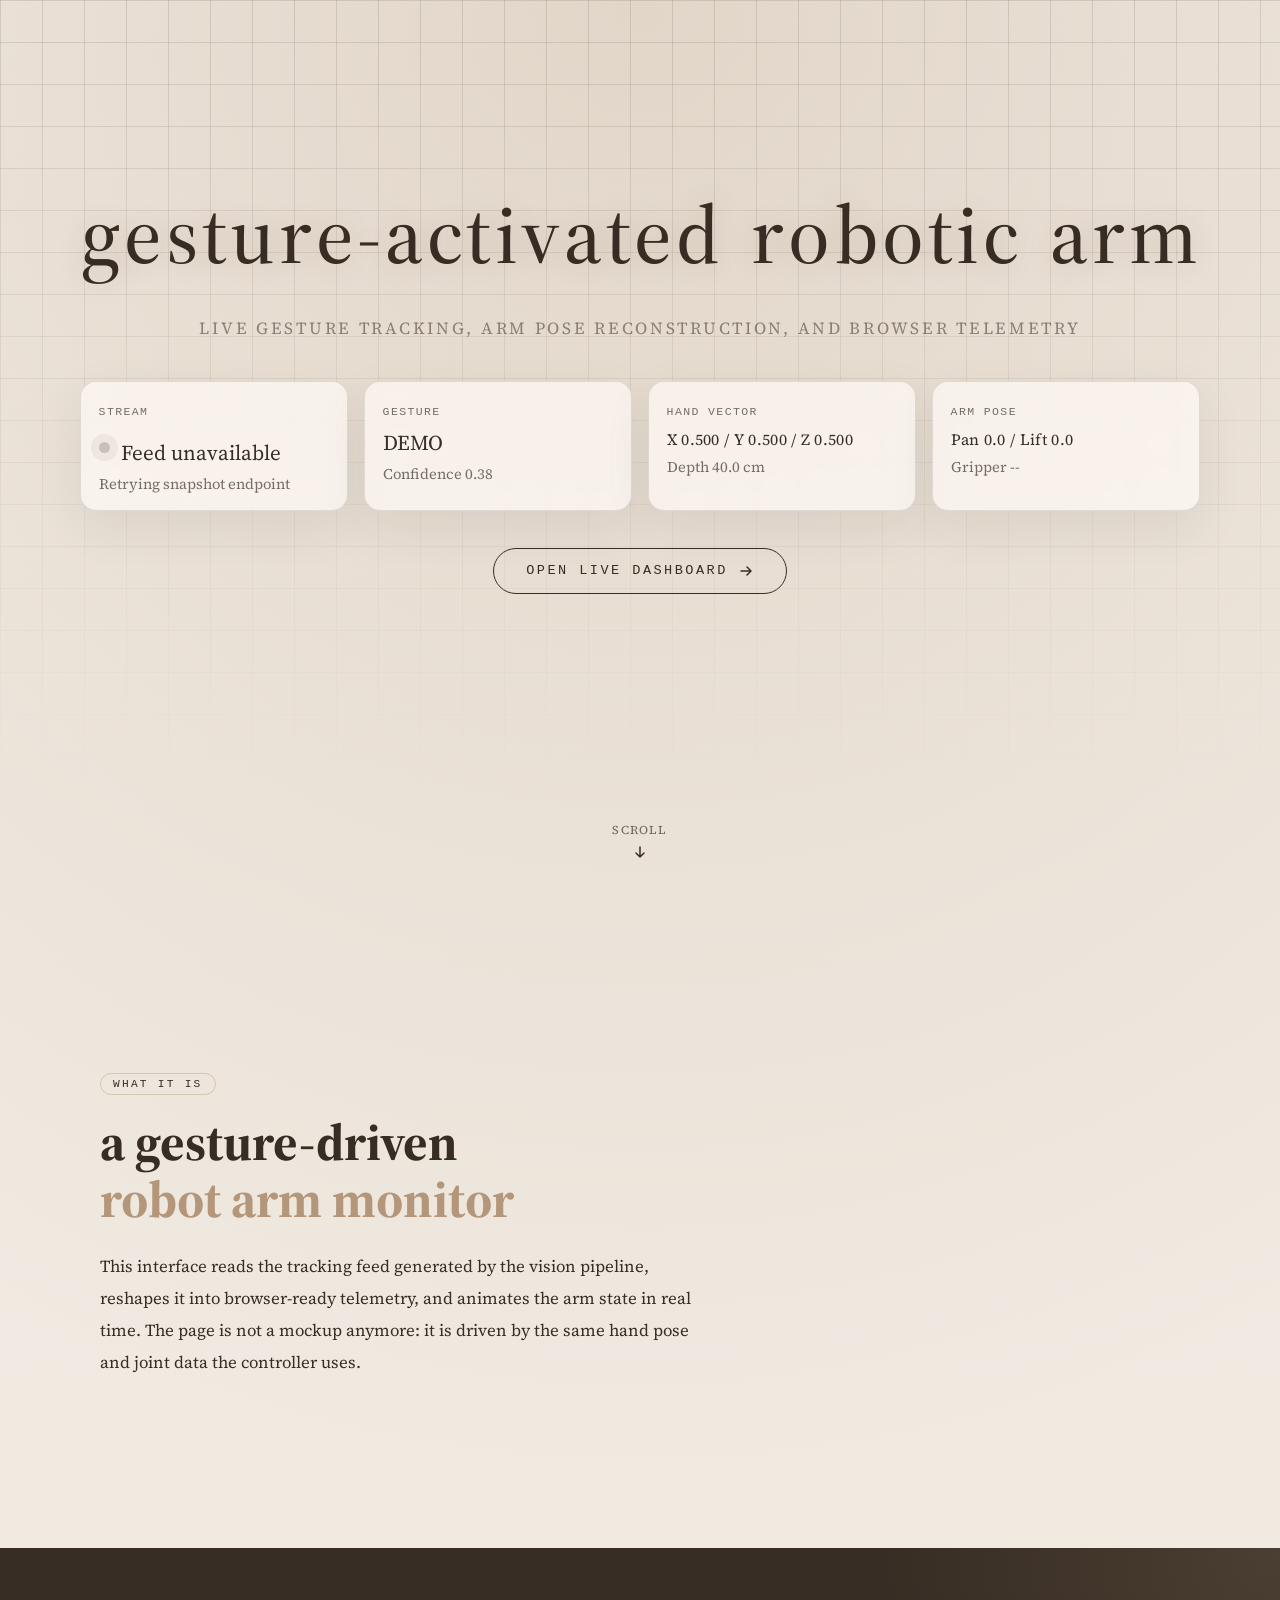
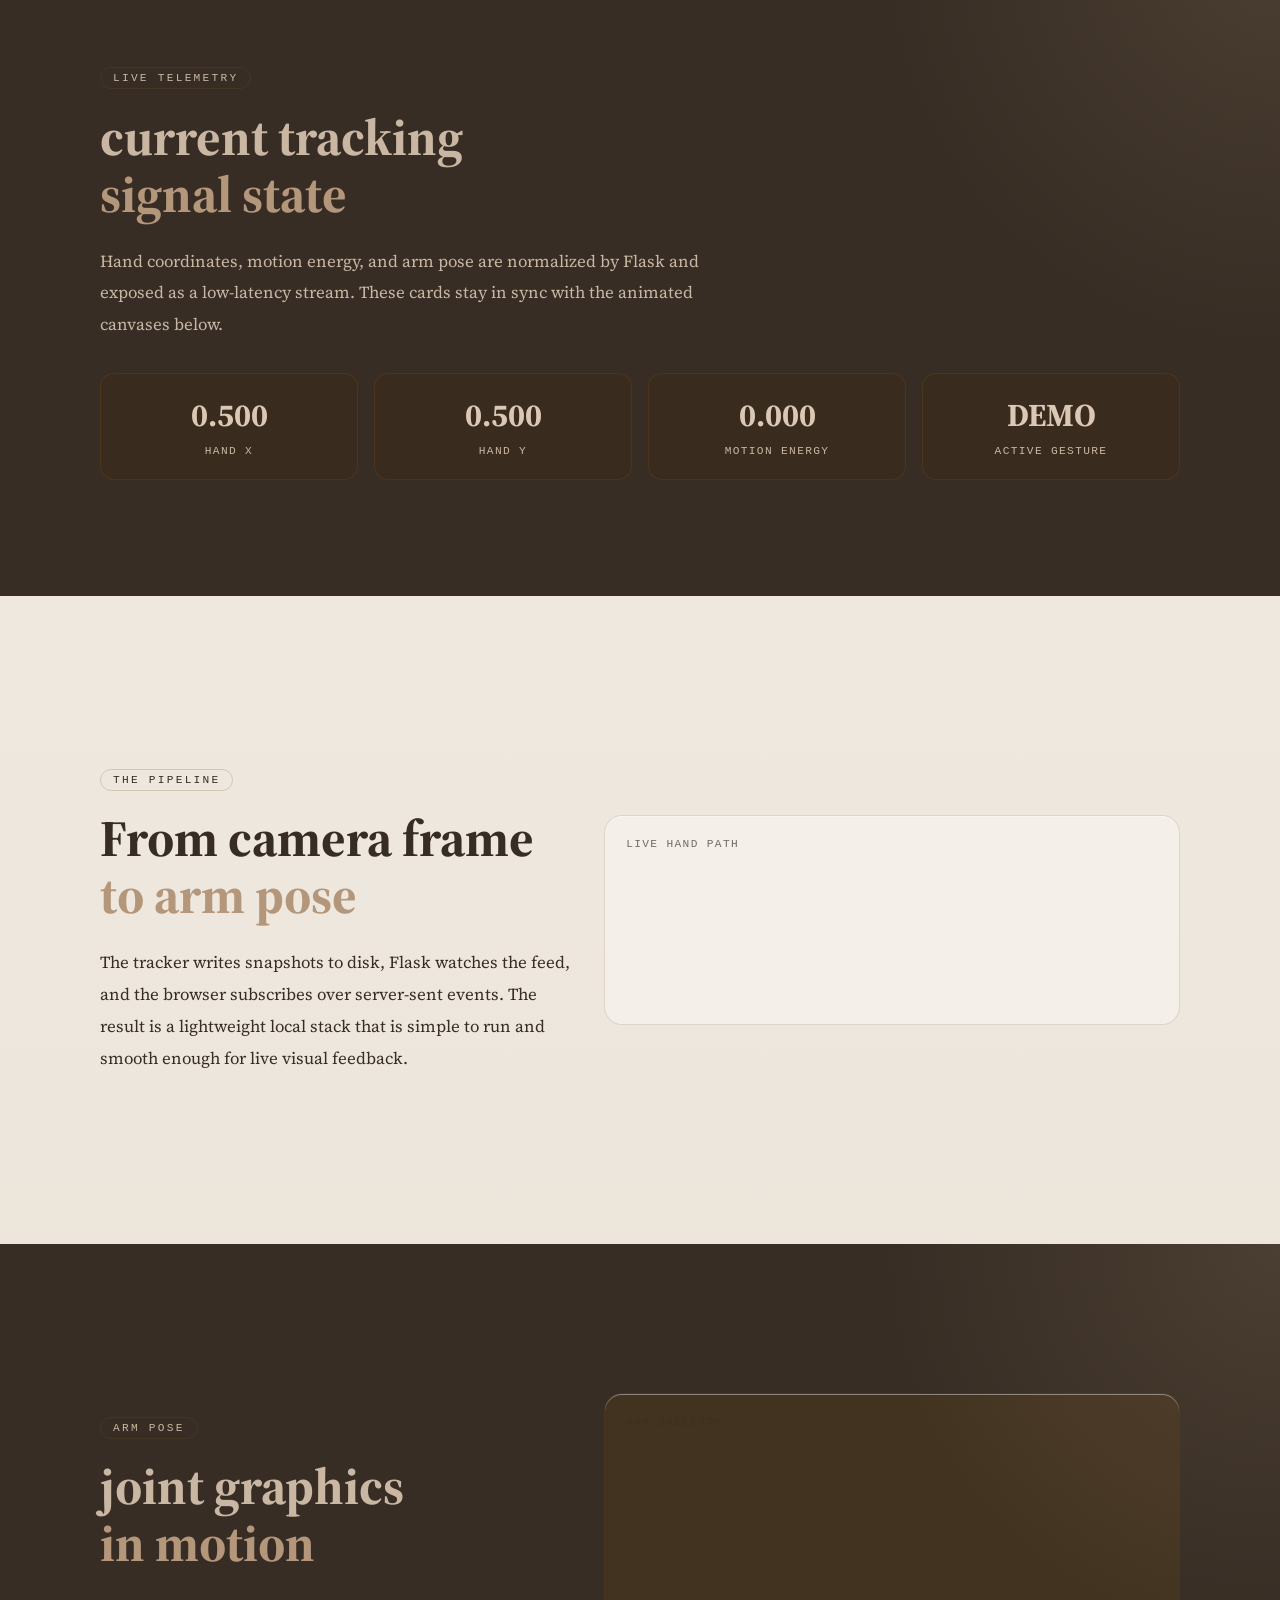
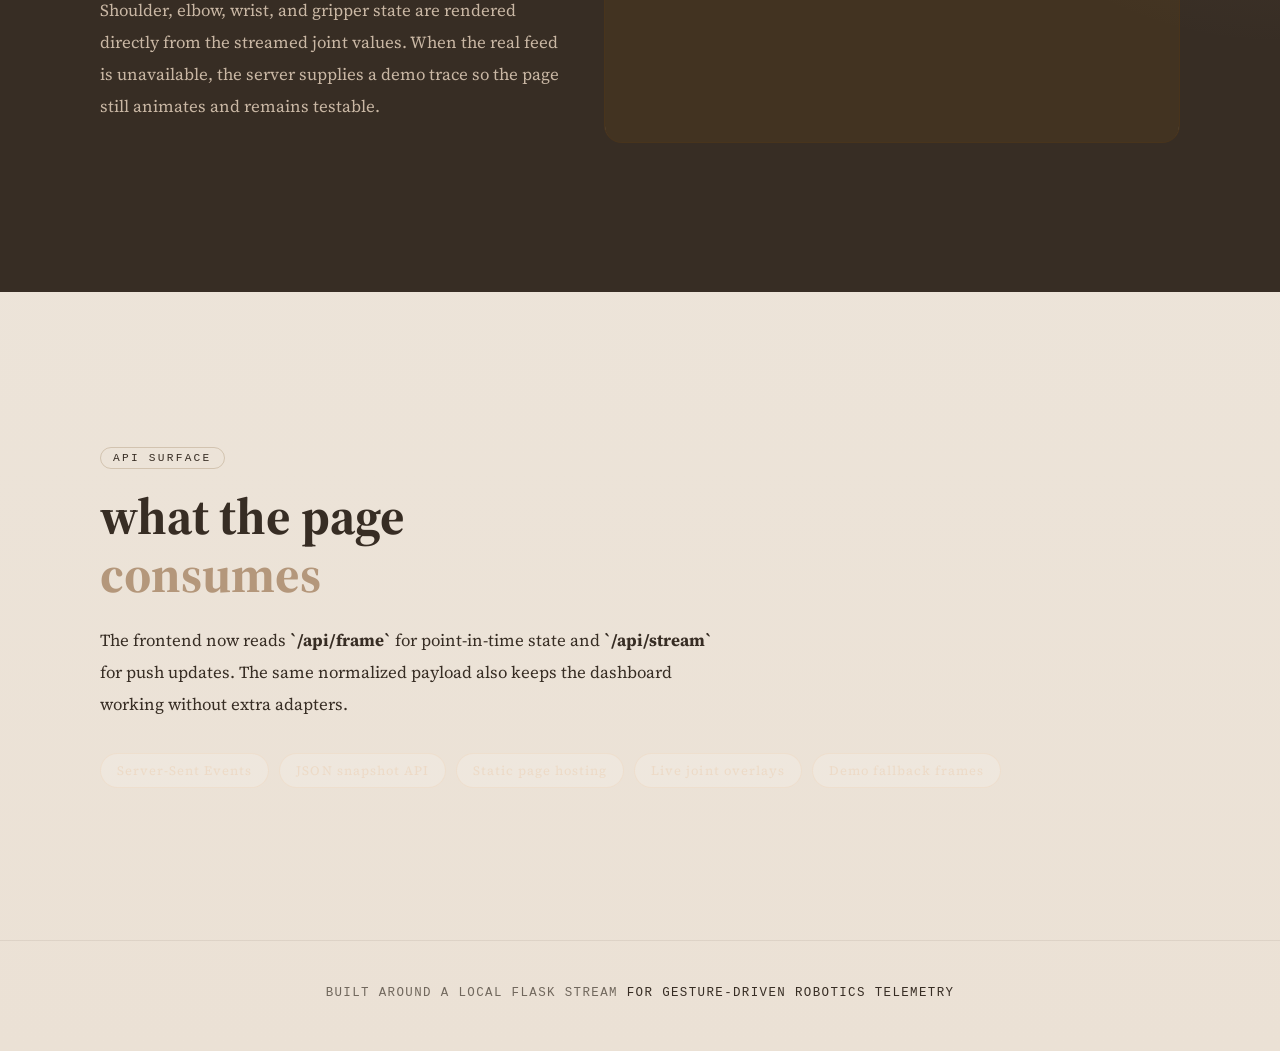
==== index.html @ 62231b75 "integrated with website" ====
<!DOCTYPE html>
<html lang="en">
<head>
<meta charset="UTF-8">
<meta name="viewport" content="width=device-width, initial-scale=1.0">
<title>Gesture Arm Telemetry</title>
<link rel="stylesheet" href="style.css">
<link rel="preconnect" href="https://fonts.googleapis.com">
<link rel="preconnect" href="https://fonts.gstatic.com" crossorigin>
<link href="https://fonts.googleapis.com/css2?family=Gilda+Display&family=Source+Serif+4:ital,opsz,wght@0,8..60,200..900;1,8..60,200..900&display=swap" rel="stylesheet">
</head>
<body>

<section id="hero">
  <div id="wavy-title"></div>
  <p class="hero-sub">live gesture tracking, arm pose reconstruction, and browser telemetry</p>

  <div class="hero-telemetry">
    <div class="telemetry-card status-card">
      <span class="telemetry-label">Stream</span>
      <div class="status-row">
        <span class="status-indicator" id="stream-indicator"></span>
        <span class="telemetry-value" id="stream-status">Connecting</span>
      </div>
      <p class="telemetry-meta" id="stream-detail">Waiting for frame data...</p>
    </div>
    <div class="telemetry-card">
      <span class="telemetry-label">Gesture</span>
      <span class="telemetry-value" id="gesture-value">DEMO</span>
      <p class="telemetry-meta" id="confidence-value">Confidence 0.38</p>
    </div>
    <div class="telemetry-card">
      <span class="telemetry-label">Hand Vector</span>
      <span class="telemetry-value mono" id="hand-vector">X 0.500 / Y 0.500 / Z 0.500</span>
      <p class="telemetry-meta" id="depth-value">Depth 40.0 cm</p>
    </div>
    <div class="telemetry-card">
      <span class="telemetry-label">Arm Pose</span>
      <span class="telemetry-value mono" id="joint-summary">Pan 0.0 / Lift 0.0</span>
      <p class="telemetry-meta" id="gripper-value">Gripper --</p>
    </div>
  </div>

  <a href="/dashboard" class="cta-btn">
    Open live dashboard
    <svg width="16" height="16" viewBox="0 0 16 16" fill="none">
      <path d="M3 8h10M9 4l4 4-4 4" stroke="currentColor" stroke-width="1.5" stroke-linecap="round" stroke-linejoin="round"/>
    </svg>
  </a>

  <div class="scroll-hint">
    <span>scroll</span>
    <svg width="16" height="16" viewBox="0 0 16 16" fill="none">
      <path d="M8 3v10M4 9l4 4 4-4" stroke="#372d24" stroke-width="1.5" stroke-linecap="round" stroke-linejoin="round"/>
    </svg>
  </div>

  <canvas id="waveform-canvas"></canvas>
</section>

<div id="content">
  <section class="section">
    <div class="section-inner">
      <div class="reveal">
        <span class="tag">What it is</span>
        <h2 class="section-title">a gesture-driven<br><span>robot arm monitor</span></h2>
        <p class="section-body">
          This interface reads the tracking feed generated by the vision pipeline, reshapes it
          into browser-ready telemetry, and animates the arm state in real time. The page is not
          a mockup anymore: it is driven by the same hand pose and joint data the controller uses.
        </p>
      </div>
    </div>
  </section>

  <section class="section">
    <div class="section-inner">
      <div class="reveal">
        <span style="color: rgba(237, 217, 196, 0.8);" class="tag">Live telemetry</span>
        <h2 style="color: rgba(237, 217, 196, 0.8);" class="section-title">current tracking<br><span>signal state</span></h2>
        <p style="color: rgba(237, 217, 196, 0.8);" class="section-body">
          Hand coordinates, motion energy, and arm pose are normalized by Flask and exposed as a
          low-latency stream. These cards stay in sync with the animated canvases below.
        </p>
      </div>
      <div class="stats reveal" style="transition-delay: 0.1s;">
        <div class="stat">
          <span class="stat-value" id="stat-x">0.500</span>
          <span style="color: rgba(237, 217, 196, 0.8);" class="stat-label">Hand X</span>
        </div>
        <div class="stat">
          <span class="stat-value" id="stat-y">0.500</span>
          <span style="color: rgba(237, 217, 196, 0.8);" class="stat-label">Hand Y</span>
        </div>
        <div class="stat">
          <span class="stat-value" id="stat-energy">0.000</span>
          <span style="color: rgba(237, 217, 196, 0.8);" class="stat-label">Motion energy</span>
        </div>
        <div class="stat">
          <span class="stat-value" id="stat-gesture">DEMO</span>
          <span style="color: rgba(237, 217, 196, 0.8);" class="stat-label">Active gesture</span>
        </div>
      </div>
    </div>
  </section>

  <section class="section">
    <div class="section-inner split-layout">
      <div class="reveal">
        <span class="tag">The pipeline</span>
        <h2 class="section-title">From camera frame<br><span>to arm pose</span></h2>
        <p class="section-body">
          The tracker writes snapshots to disk, Flask watches the feed, and the browser subscribes
          over server-sent events. The result is a lightweight local stack that is simple to run
          and smooth enough for live visual feedback.
        </p>
      </div>
      <div class="diagram reveal" style="transition-delay: 0.1s;">
        <div class="diagram-label">Live hand path</div>
        <canvas id="preview-canvas" height="140"></canvas>
      </div>
    </div>
  </section>

  <section class="section">
    <div class="section-inner split-layout">
      <div class="reveal">
        <span style="color: rgba(237, 217, 196, 0.8);" class="tag">Arm pose</span>
        <h2 style="color: rgba(237, 217, 196, 0.8);" class="section-title">joint graphics<br><span>in motion</span></h2>
        <p style="color: rgba(237, 217, 196, 0.8);" class="section-body">
          Shoulder, elbow, wrist, and gripper state are rendered directly from the streamed joint
          values. When the real feed is unavailable, the server supplies a demo trace so the page
          still animates and remains testable.
        </p>
      </div>
      <div class="diagram reveal arm-diagram" style="transition-delay: 0.12s;">
        <div class="diagram-label">Arm skeleton</div>
        <canvas id="arm-canvas" height="280"></canvas>
      </div>
    </div>
  </section>

  <section class="section">
    <div class="section-inner">
      <div class="reveal">
        <span class="tag">API surface</span>
        <h2 class="section-title">what the page<br><span>consumes</span></h2>
        <p class="section-body">
          The frontend now reads <strong>`/api/frame`</strong> for point-in-time state and
          <strong>`/api/stream`</strong> for push updates. The same normalized payload also keeps
          the dashboard working without extra adapters.
        </p>
      </div>
      <div class="chips reveal" style="transition-delay: 0.12s;">
        <span class="chip">Server-Sent Events</span>
        <span class="chip">JSON snapshot API</span>
        <span class="chip">Static page hosting</span>
        <span class="chip">Live joint overlays</span>
        <span class="chip">Demo fallback frames</span>
      </div>
    </div>
  </section>
</div>

<footer>
  <p>Built around a local Flask stream <span>for gesture-driven robotics telemetry</span></p>
</footer>

<script>
const title = "gesture-activated robotic arm";
const titleContainer = document.getElementById("wavy-title");
let titleDelay = 0;
for (const ch of title) {
  const span = document.createElement("span");
  if (ch === " ") {
    span.className = "wave-char space";
  } else {
    span.className = "wave-char";
    span.textContent = ch;
    span.style.animationDelay = titleDelay + "s";
    titleDelay += 0.07;
  }
  titleContainer.appendChild(span);
}

const state = {
  frame: null,
  history: [],
  streamState: "connecting",
  lastUpdate: 0,
};

const clamp = (value, min, max) => Math.min(max, Math.max(min, value));
const lerp = (a, b, t) => a + (b - a) * t;

function pushFrame(frame) {
  state.frame = frame;
  state.lastUpdate = performance.now();
  state.history.push(frame);
  if (state.history.length > 180) state.history.shift();
  updateTelemetry(frame);
}

function updateTelemetry(frame) {
  const hand = frame.hand_data || {};
  const joints = frame.joint_positions || {};
  const telemetry = frame.telemetry || {};

  const streamIndicator = document.getElementById("stream-indicator");
  const streamStatus = document.getElementById("stream-status");
  const streamDetail = document.getElementById("stream-detail");
  const statusText = frame.tracking_active ? "Tracking live" : "Demo mode";

  streamIndicator.className = "status-indicator " + (frame.tracking_active ? "live" : "demo");
  streamStatus.textContent = statusText;
  streamDetail.textContent = "Updated " + new Date(frame.timestamp * 1000).toLocaleTimeString();

  document.getElementById("gesture-value").textContent = frame.gesture || "UNKNOWN";
  document.getElementById("confidence-value").textContent =
    "Confidence " + (telemetry.confidence ?? 0).toFixed(2);
  document.getElementById("hand-vector").textContent =
    `X ${hand.x.toFixed(3)} / Y ${hand.y.toFixed(3)} / Z ${hand.z.toFixed(3)}`;
  document.getElementById("depth-value").textContent =
    "Depth " + (telemetry.depth_cm ?? 0).toFixed(1) + " cm";
  document.getElementById("joint-summary").textContent =
    `Pan ${joints.shoulder_pan.toFixed(1)} / Lift ${joints.shoulder_lift.toFixed(1)}`;
  document.getElementById("gripper-value").textContent =
    "Gripper " + (frame.gripper_value == null ? "--" : frame.gripper_value.toFixed(0) + "%");

  document.getElementById("stat-x").textContent = hand.x.toFixed(3);
  document.getElementById("stat-y").textContent = hand.y.toFixed(3);
  document.getElementById("stat-energy").textContent = (telemetry.motion_energy ?? 0).toFixed(3);
  document.getElementById("stat-gesture").textContent = frame.gesture || "UNKNOWN";
}

async function loadInitialHistory() {
  try {
    const res = await fetch("/api/history", { cache: "no-store" });
    if (!res.ok) throw new Error("history");
    const frames = await res.json();
    frames.forEach(pushFrame);
  } catch (err) {
    // Ignore and rely on the live stream.
  }
}

async function pollFallback() {
  try {
    const res = await fetch("/api/frame", { cache: "no-store" });
    if (!res.ok) throw new Error("frame");
    const frame = await res.json();
    pushFrame(frame);
  } catch (err) {
    document.getElementById("stream-status").textContent = "Feed unavailable";
    document.getElementById("stream-detail").textContent = "Retrying snapshot endpoint";
  } finally {
    window.setTimeout(pollFallback, 750);
  }
}

function connectStream() {
  const es = new EventSource("/api/stream");
  es.onopen = () => {
    state.streamState = "live";
  };
  es.onmessage = (event) => {
    const frame = JSON.parse(event.data);
    pushFrame(frame);
  };
  es.onerror = () => {
    state.streamState = "fallback";
    es.close();
    pollFallback();
  };
}

function setupCanvas(canvas, draw) {
  const ctx = canvas.getContext("2d");
  function resize() {
    const ratio = window.devicePixelRatio || 1;
    canvas.width = Math.floor(canvas.clientWidth * ratio);
    canvas.height = Math.floor(canvas.clientHeight * ratio);
    ctx.setTransform(ratio, 0, 0, ratio, 0, 0);
  }
  new ResizeObserver(resize).observe(canvas);
  resize();
  return () => draw(ctx, canvas);
}

const drawHero = setupCanvas(document.getElementById("waveform-canvas"), (ctx, canvas) => {
  const w = canvas.clientWidth;
  const h = canvas.clientHeight;
  const history = state.history;
  const frame = state.frame;
  if (!frame) return;

  const energy = frame.telemetry.motion_energy || 0;
  const hand = frame.hand_data;
  ctx.clearRect(0, 0, w, h);

  const gradient = ctx.createLinearGradient(0, 0, 0, h);
  gradient.addColorStop(0, "rgba(180, 151, 123, 0)");
  gradient.addColorStop(1, "rgba(180, 151, 123, 0.88)");

  ctx.beginPath();
  history.forEach((item, index) => {
    const p = index / Math.max(1, history.length - 1);
    const x = p * w;
    const y =
      h * 0.62 -
      item.hand_data.y * h * 0.32 +
      Math.sin(p * 18 + hand.z * 8) * (20 + energy * 26) +
      (item.hand_data.z - 0.5) * 45;
    if (index === 0) ctx.moveTo(x, y);
    else ctx.lineTo(x, y);
  });
  ctx.lineTo(w, h);
  ctx.lineTo(0, h);
  ctx.closePath();
  ctx.fillStyle = gradient;
  ctx.fill();

  ctx.beginPath();
  history.forEach((item, index) => {
    const p = index / Math.max(1, history.length - 1);
    const x = p * w;
    const y =
      h * 0.62 -
      item.hand_data.y * h * 0.32 +
      Math.cos(p * 10 + item.hand_data.x * 6) * 10 +
      (item.hand_data.z - 0.5) * 45;
    if (index === 0) ctx.moveTo(x, y);
    else ctx.lineTo(x, y);
  });
  ctx.strokeStyle = "#372d24";
  ctx.lineWidth = 2;
  ctx.stroke();

  const markerX = hand.x * w;
  const markerY = h * 0.62 - hand.y * h * 0.32 + (hand.z - 0.5) * 45;
  ctx.beginPath();
  ctx.arc(markerX, markerY, 8 + energy * 8, 0, Math.PI * 2);
  ctx.fillStyle = "rgba(55, 45, 36, 0.95)";
  ctx.shadowColor = "rgba(55, 45, 36, 0.45)";
  ctx.shadowBlur = 12;
  ctx.fill();
  ctx.shadowBlur = 0;
});

const drawPreview = setupCanvas(document.getElementById("preview-canvas"), (ctx, canvas) => {
  const w = canvas.clientWidth;
  const h = canvas.clientHeight;
  const history = state.history;
  if (!history.length) return;

  ctx.clearRect(0, 0, w, h);
  ctx.fillStyle = "rgba(255, 149, 0, 0.03)";
  ctx.fillRect(0, 0, w, h);

  ctx.strokeStyle = "rgba(55, 45, 36, 0.12)";
  for (let i = 1; i < 5; i++) {
    ctx.beginPath();
    ctx.moveTo((w / 5) * i, 0);
    ctx.lineTo((w / 5) * i, h);
    ctx.stroke();
  }
  for (let i = 1; i < 4; i++) {
    ctx.beginPath();
    ctx.moveTo(0, (h / 4) * i);
    ctx.lineTo(w, (h / 4) * i);
    ctx.stroke();
  }

  ctx.beginPath();
  history.forEach((frame, index) => {
    const x = frame.hand_data.x * w;
    const y = (1 - frame.hand_data.y) * h;
    if (index === 0) ctx.moveTo(x, y);
    else ctx.lineTo(x, y);
  });
  ctx.strokeStyle = "#372d24";
  ctx.lineWidth = 2;
  ctx.stroke();

  ctx.beginPath();
  history.forEach((frame, index) => {
    const x = index / Math.max(1, history.length - 1) * w;
    const y = h * 0.9 - frame.hand_data.z * h * 0.7;
    if (index === 0) ctx.moveTo(x, y);
    else ctx.lineTo(x, y);
  });
  ctx.strokeStyle = "rgba(180, 151, 123, 0.95)";
  ctx.lineWidth = 1.5;
  ctx.stroke();

  const last = history[history.length - 1];
  ctx.beginPath();
  ctx.arc(last.hand_data.x * w, (1 - last.hand_data.y) * h, 7, 0, Math.PI * 2);
  ctx.fillStyle = "#372d24";
  ctx.fill();
});

const drawArm = setupCanvas(document.getElementById("arm-canvas"), (ctx, canvas) => {
  const w = canvas.clientWidth;
  const h = canvas.clientHeight;
  const frame = state.frame;
  if (!frame) return;

  const joints = frame.joint_positions;
  const gripper = frame.gripper_value == null ? 50 : frame.gripper_value;

  ctx.clearRect(0, 0, w, h);
  ctx.fillStyle = "rgba(255, 149, 0, 0.03)";
  ctx.fillRect(0, 0, w, h);

  const base = { x: w * 0.26, y: h * 0.78 };
  const shoulder = (joints.shoulder_pan / 90) * Math.PI * 0.35 - Math.PI * 0.18;
  const lift = (-joints.shoulder_lift / 60) * Math.PI * 0.55 - Math.PI * 0.22;
  const elbow = (joints.elbow_flex / 60) * Math.PI * 0.7 + Math.PI * 0.15;
  const wrist = ((joints.wrist_flex - 90) / 55) * Math.PI * 0.45;

  const upperLen = h * 0.24;
  const lowerLen = h * 0.19;
  const wristLen = h * 0.12;

  const p1 = {
    x: base.x + Math.cos(shoulder + lift) * upperLen,
    y: base.y + Math.sin(shoulder + lift) * upperLen,
  };
  const p2 = {
    x: p1.x + Math.cos(shoulder + lift + elbow) * lowerLen,
    y: p1.y + Math.sin(shoulder + lift + elbow) * lowerLen,
  };
  const p3 = {
    x: p2.x + Math.cos(shoulder + lift + elbow + wrist) * wristLen,
    y: p2.y + Math.sin(shoulder + lift + elbow + wrist) * wristLen,
  };

  ctx.strokeStyle = "#372d24";
  ctx.lineWidth = 8;
  ctx.lineCap = "round";
  ctx.beginPath();
  ctx.moveTo(base.x, base.y);
  ctx.lineTo(p1.x, p1.y);
  ctx.lineTo(p2.x, p2.y);
  ctx.lineTo(p3.x, p3.y);
  ctx.stroke();

  [base, p1, p2, p3].forEach((point, index) => {
    ctx.beginPath();
    ctx.arc(point.x, point.y, index === 0 ? 10 : 7, 0, Math.PI * 2);
    ctx.fillStyle = index === 0 ? "rgba(180, 151, 123, 1)" : "#372d24";
    ctx.fill();
  });

  const gripOpen = lerp(0.18, 0.52, gripper / 100);
  const angle = shoulder + lift + elbow + wrist;
  const spread = gripOpen;
  const fingerLength = 30;

  [[-spread, "rgba(180, 151, 123, 1)"], [spread, "#372d24"]].forEach(([offset, color]) => {
    ctx.beginPath();
    ctx.moveTo(p3.x, p3.y);
    ctx.lineTo(
      p3.x + Math.cos(angle + offset) * fingerLength,
      p3.y + Math.sin(angle + offset) * fingerLength
    );
    ctx.strokeStyle = color;
    ctx.lineWidth = 4;
    ctx.stroke();
  });

  ctx.fillStyle = "#372d24";
  ctx.font = "12px 'Courier New', monospace";
  ctx.fillText("pan " + joints.shoulder_pan.toFixed(1), w * 0.58, h * 0.2);
  ctx.fillText("lift " + joints.shoulder_lift.toFixed(1), w * 0.58, h * 0.28);
  ctx.fillText("elbow " + joints.elbow_flex.toFixed(1), w * 0.58, h * 0.36);
  ctx.fillText("wrist " + joints.wrist_flex.toFixed(1), w * 0.58, h * 0.44);
});

function animate() {
  drawHero();
  drawPreview();
  drawArm();
  requestAnimationFrame(animate);
}

const reveals = document.querySelectorAll(".reveal");
const observer = new IntersectionObserver((entries) => {
  entries.forEach((entry) => {
    if (entry.isIntersecting) {
      entry.target.classList.add("visible");
      observer.unobserve(entry.target);
    }
  });
}, { threshold: 0.15 });
reveals.forEach((el) => observer.observe(el));

loadInitialHistory().then(connectStream);
animate();
</script>
</body>
</html>
---- style.css ----
* {
  margin: 0;
  padding: 0;
  box-sizing: border-box;
}

:root {
  --bg: #efe9e0;
  --surface: #372d24;
  --surface-soft: rgba(55, 45, 36, 0.08);
  --accent: #372d24;
  --accent-soft: #b4977b;
  --text: #372d24;
  --muted: rgba(55, 45, 36, 0.68);
  --grid: rgba(55, 45, 36, 0.14);
  --line: rgba(55, 45, 36, 0.18);
}

body {
  background:
    radial-gradient(circle at top, rgba(180, 151, 123, 0.28), transparent 35%),
    linear-gradient(180deg, #f4eee7 0%, #efe9e0 45%, #ebe1d5 100%);
  color: var(--text);
  font-family: "Source Serif 4", serif;
  overflow-x: hidden;
  scroll-behavior: smooth;
}

#hero {
  min-height: 100vh;
  display: flex;
  flex-direction: column;
  align-items: center;
  justify-content: center;
  position: relative;
  overflow: hidden;
  padding: 4rem 1.5rem 12rem;
}

#hero::before {
  content: "";
  position: absolute;
  inset: 0;
  background-image:
    linear-gradient(var(--grid) 1px, transparent 1px),
    linear-gradient(90deg, var(--grid) 1px, transparent 1px);
  background-size: 42px 42px;
  mask-image: linear-gradient(180deg, rgba(0, 0, 0, 0.95), transparent 88%);
  animation: gridPulse 4s ease-in-out infinite;
}

@keyframes gridPulse {
  0%, 100% { opacity: 0.45; }
  50% { opacity: 0.8; }
}

#wavy-title {
  position: relative;
  z-index: 2;
  display: flex;
  flex-wrap: wrap;
  justify-content: center;
  gap: 0 2px;
  max-width: 1200px;
  padding: 0 2rem;
}

.wave-char {
  display: inline-block;
  font-size: clamp(2.3rem, 6.4vw, 5.4rem);
  font-weight: 500;
  letter-spacing: 0.02em;
  color: var(--accent);
  text-shadow: 0 0 30px rgba(87, 59, 25, 0.16);
  animation: waveFloat 2.5s ease-in-out infinite;
  will-change: transform;
}

.wave-char.space {
  width: clamp(1rem, 2vw, 2rem);
}

@keyframes waveFloat {
  0%, 100% { transform: translateY(0); }
  50% { transform: translateY(-14px); }
}

.hero-sub {
  position: relative;
  z-index: 2;
  margin-top: 1.6rem;
  font-size: clamp(0.85rem, 2vw, 1.06rem);
  color: rgba(55, 45, 36, 0.52);
  letter-spacing: 0.16em;
  text-transform: uppercase;
  text-align: center;
}

.hero-telemetry {
  position: relative;
  z-index: 2;
  width: min(1120px, 100%);
  margin-top: 2.6rem;
  display: grid;
  grid-template-columns: repeat(4, minmax(0, 1fr));
  gap: 1rem;
}

.telemetry-card {
  background: rgba(255, 250, 245, 0.72);
  border: 1px solid rgba(55, 45, 36, 0.12);
  backdrop-filter: blur(8px);
  border-radius: 16px;
  padding: 1rem 1.1rem;
  box-shadow: 0 16px 48px rgba(55, 45, 36, 0.08);
}

.telemetry-label,
.diagram-label,
.tag,
.stat-label,
footer {
  font-family: "Courier New", monospace;
}

.telemetry-label {
  font-size: 0.72rem;
  text-transform: uppercase;
  letter-spacing: 0.12em;
  color: var(--muted);
}

.telemetry-value {
  margin-top: 0.65rem;
  display: block;
  font-size: 1.32rem;
  line-height: 1.15;
}

.telemetry-value.mono {
  font-size: 0.98rem;
  letter-spacing: 0.02em;
}

.telemetry-meta {
  margin-top: 0.55rem;
  color: var(--muted);
  font-size: 0.92rem;
}

.status-row {
  display: flex;
  align-items: center;
  gap: 0.7rem;
  margin-top: 0.65rem;
}

.status-indicator {
  width: 11px;
  height: 11px;
  border-radius: 50%;
  background: rgba(55, 45, 36, 0.25);
  box-shadow: 0 0 0 8px rgba(55, 45, 36, 0.06);
}

.status-indicator.live {
  background: #372d24;
}

.status-indicator.demo {
  background: #b4977b;
}

.cta-btn {
  position: relative;
  z-index: 2;
  margin-top: 2.3rem;
  display: inline-flex;
  align-items: center;
  gap: 10px;
  background: transparent;
  border: 1px solid var(--accent);
  color: var(--accent);
  font-family: "Courier New", monospace;
  font-size: 0.85rem;
  letter-spacing: 0.18em;
  text-transform: uppercase;
  padding: 14px 32px;
  border-radius: 999px;
  cursor: pointer;
  text-decoration: none;
  transition: background 0.2s, color 0.2s, box-shadow 0.2s, transform 0.2s;
}

.cta-btn:hover {
  background: var(--accent);
  color: #f8f3ee;
  box-shadow: 0 14px 36px rgba(55, 45, 36, 0.24);
  transform: translateY(-2px);
}

.cta-btn svg {
  transition: transform 0.2s;
}

.cta-btn:hover svg {
  transform: translateX(4px);
}

.scroll-hint {
  position: absolute;
  bottom: 2.5rem;
  z-index: 2;
  display: flex;
  flex-direction: column;
  align-items: center;
  gap: 6px;
  color: var(--muted);
  font-size: 0.75rem;
  letter-spacing: 0.1em;
  text-transform: uppercase;
  animation: bounce 2s ease-in-out infinite;
}

@keyframes bounce {
  0%, 100% { transform: translateY(0); }
  50% { transform: translateY(6px); }
}

#waveform-canvas {
  position: absolute;
  inset: auto 0 0;
  width: 100%;
  height: 220px;
  z-index: 1;
  opacity: 0.9;
}

#content {
  position: relative;
  z-index: 2;
}

.section {
  min-height: 72vh;
  display: flex;
  align-items: center;
  justify-content: center;
  padding: 6rem 1.75rem;
  position: relative;
}

.section:nth-child(even) {
  background:
    radial-gradient(circle at top right, rgba(180, 151, 123, 0.16), transparent 28%),
    var(--surface);
}

.section-inner {
  width: min(1080px, 100%);
}

.split-layout {
  display: grid;
  grid-template-columns: minmax(0, 0.9fr) minmax(320px, 1.1fr);
  gap: 2rem;
  align-items: center;
}

.reveal {
  opacity: 0;
  transform: translateY(48px);
  transition: opacity 0.7s cubic-bezier(.2,.8,.2,1), transform 0.7s cubic-bezier(.2,.8,.2,1);
}

.reveal.visible {
  opacity: 1;
  transform: translateY(0);
}

.tag {
  display: inline-block;
  font-size: 0.7rem;
  letter-spacing: 0.2em;
  text-transform: uppercase;
  color: var(--accent);
  border: 1px solid rgba(121, 84, 32, 0.22);
  padding: 4px 12px;
  border-radius: 999px;
  margin-bottom: 1.2rem;
}

.section-title {
  font-size: clamp(1.9rem, 4vw, 3.25rem);
  font-weight: 700;
  line-height: 1.12;
  margin-bottom: 1.4rem;
}

.section-title span {
  color: var(--accent-soft);
}

.section-body {
  font-size: 1.05rem;
  line-height: 1.9;
  max-width: 620px;
}

.section-body strong {
  color: inherit;
  font-weight: 700;
}

.stats {
  display: grid;
  grid-template-columns: repeat(auto-fit, minmax(150px, 1fr));
  gap: 1rem;
  margin-top: 2rem;
}

.stat {
  background: rgba(74, 43, 8, 0.15);
  border: 1px solid rgba(187, 104, 9, 0.15);
  border-radius: 14px;
  padding: 1.2rem;
  text-align: center;
}

.stat-value {
  font-size: clamp(1.4rem, 3vw, 2rem);
  font-weight: 700;
  color: rgba(237, 217, 196, 0.9);
  display: block;
  min-height: 2.4rem;
}

.stat-label {
  font-size: 0.7rem;
  letter-spacing: 0.12em;
  text-transform: uppercase;
  margin-top: 4px;
}

.diagram {
  width: 100%;
  border: 1px solid rgba(103, 59, 6, 0.15);
  border-radius: 18px;
  overflow: hidden;
  background: rgba(255, 255, 255, 0.34);
  padding: 1.35rem;
  box-shadow: inset 0 1px 0 rgba(255, 255, 255, 0.4);
}

.arm-diagram {
  background: rgba(255, 149, 0, 0.06);
}

.diagram-label {
  font-size: 0.7rem;
  letter-spacing: 0.12em;
  color: var(--muted);
  text-transform: uppercase;
  margin-bottom: 0.8rem;
}

.diagram canvas {
  width: 100%;
  display: block;
}

.chips {
  display: flex;
  flex-wrap: wrap;
  gap: 10px;
  margin-top: 2rem;
}

.chip {
  background: rgba(255, 255, 255, 0.18);
  border: 1px solid rgba(237, 217, 196, 0.6);
  color: rgba(237, 217, 196, 0.92);
  font-size: 0.8rem;
  letter-spacing: 0.08em;
  padding: 8px 16px;
  border-radius: 999px;
  transition: background 0.2s, transform 0.2s;
}

.chip:hover {
  background: rgba(255, 255, 255, 0.26);
  transform: translateY(-1px);
}

footer {
  text-align: center;
  padding: 2.8rem 2rem 3.2rem;
  color: var(--muted);
  font-size: 0.78rem;
  letter-spacing: 0.11em;
  text-transform: uppercase;
  border-top: 1px solid rgba(55, 45, 36, 0.08);
}

footer span {
  color: var(--accent);
}

@media (max-width: 920px) {
  .hero-telemetry,
  .split-layout {
    grid-template-columns: 1fr;
  }

  #hero {
    padding-top: 5rem;
  }

  .scroll-hint {
    display: none;
  }
}

@media (max-width: 640px) {
  #hero {
    padding: 4rem 1rem 8rem;
  }

  #wavy-title {
    padding: 0;
  }

  .telemetry-card {
    padding: 0.95rem;
  }

  .telemetry-value {
    font-size: 1.15rem;
  }

  .section {
    padding: 4.5rem 1rem;
  }

  .diagram {
    padding: 1rem;
  }
}
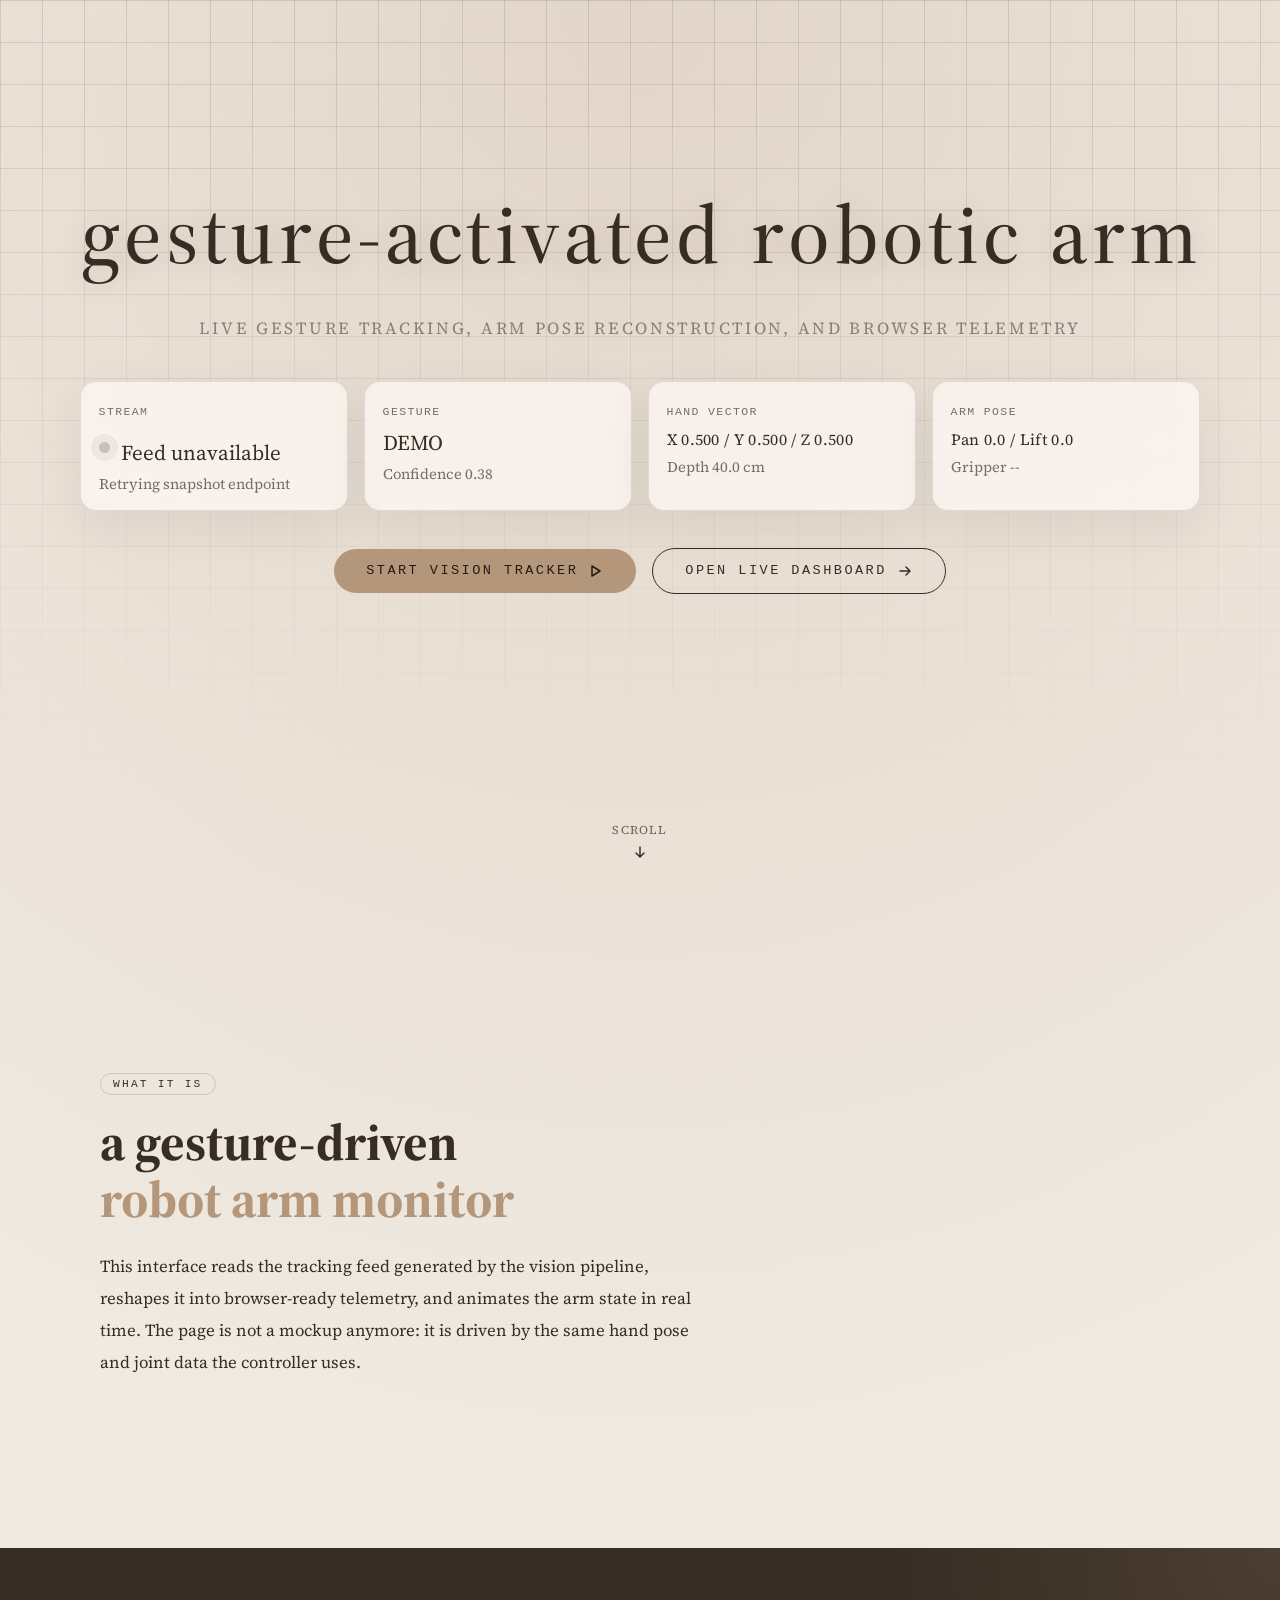
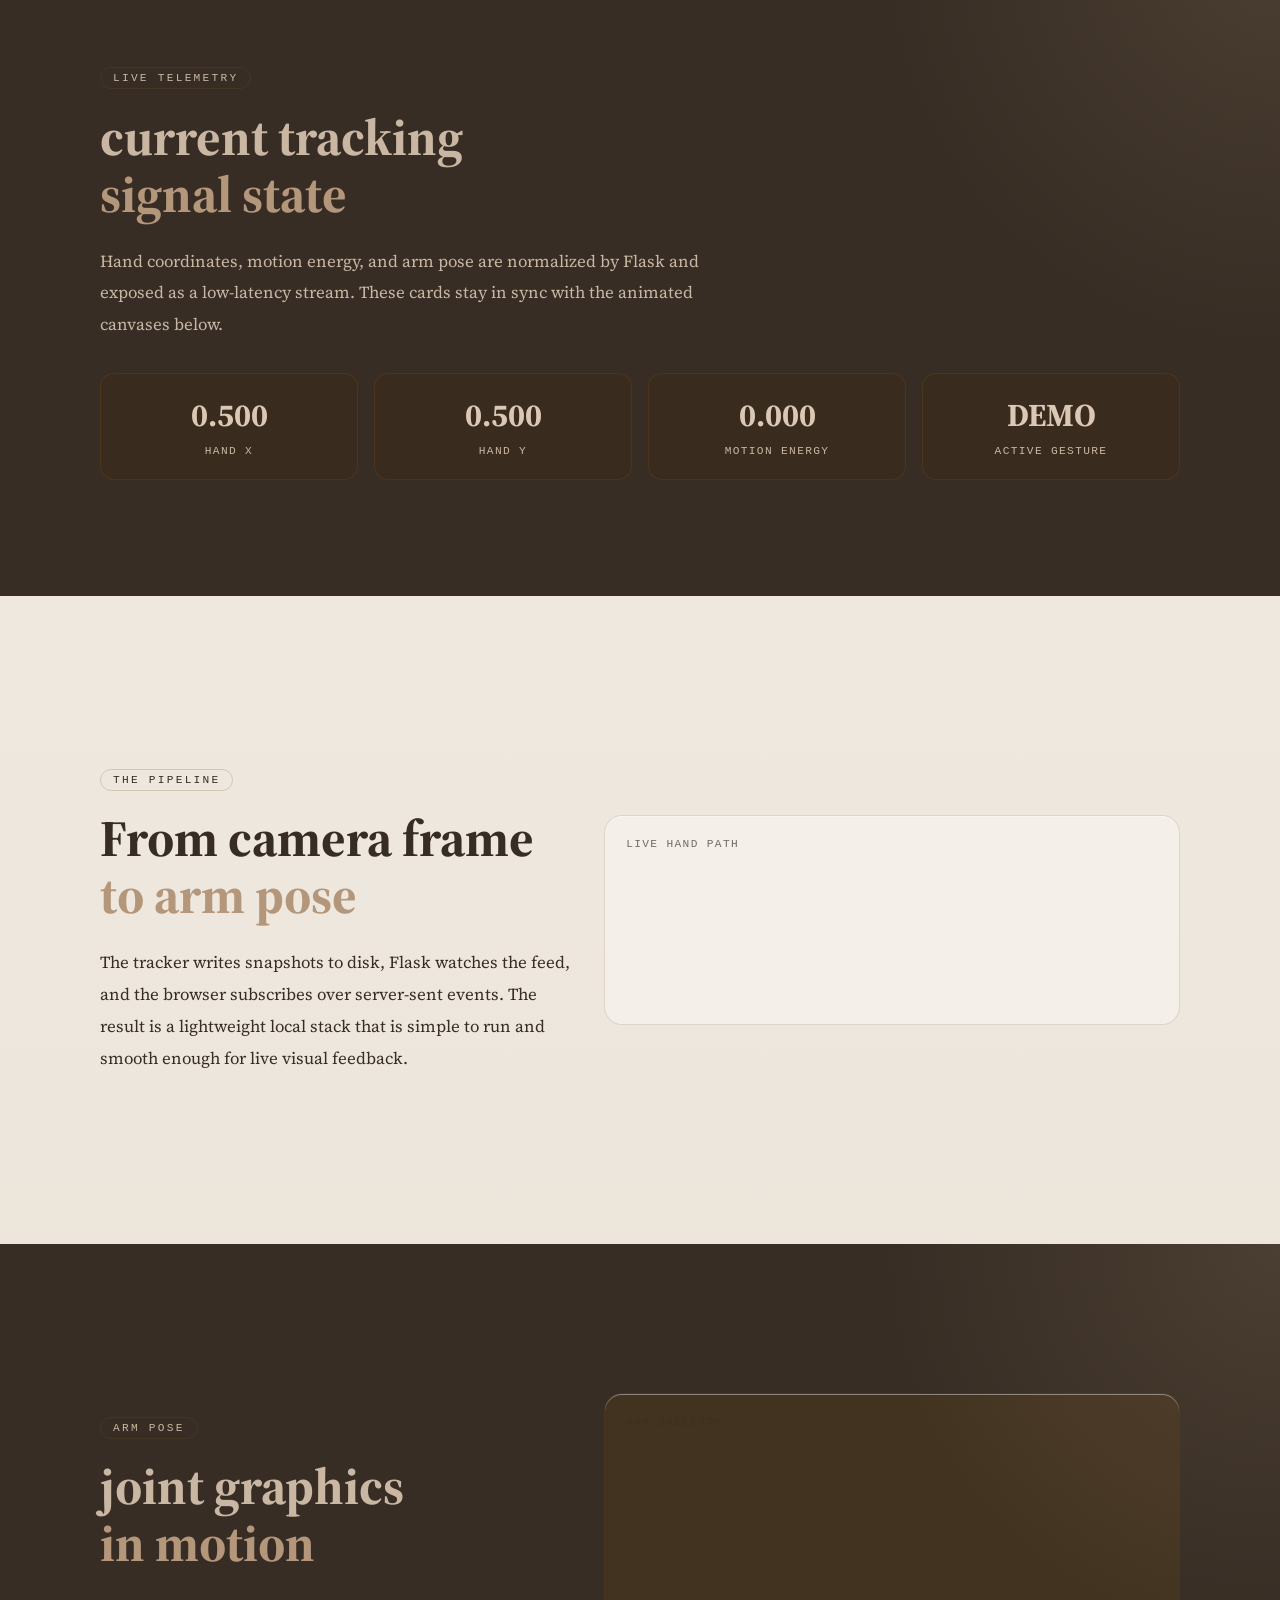
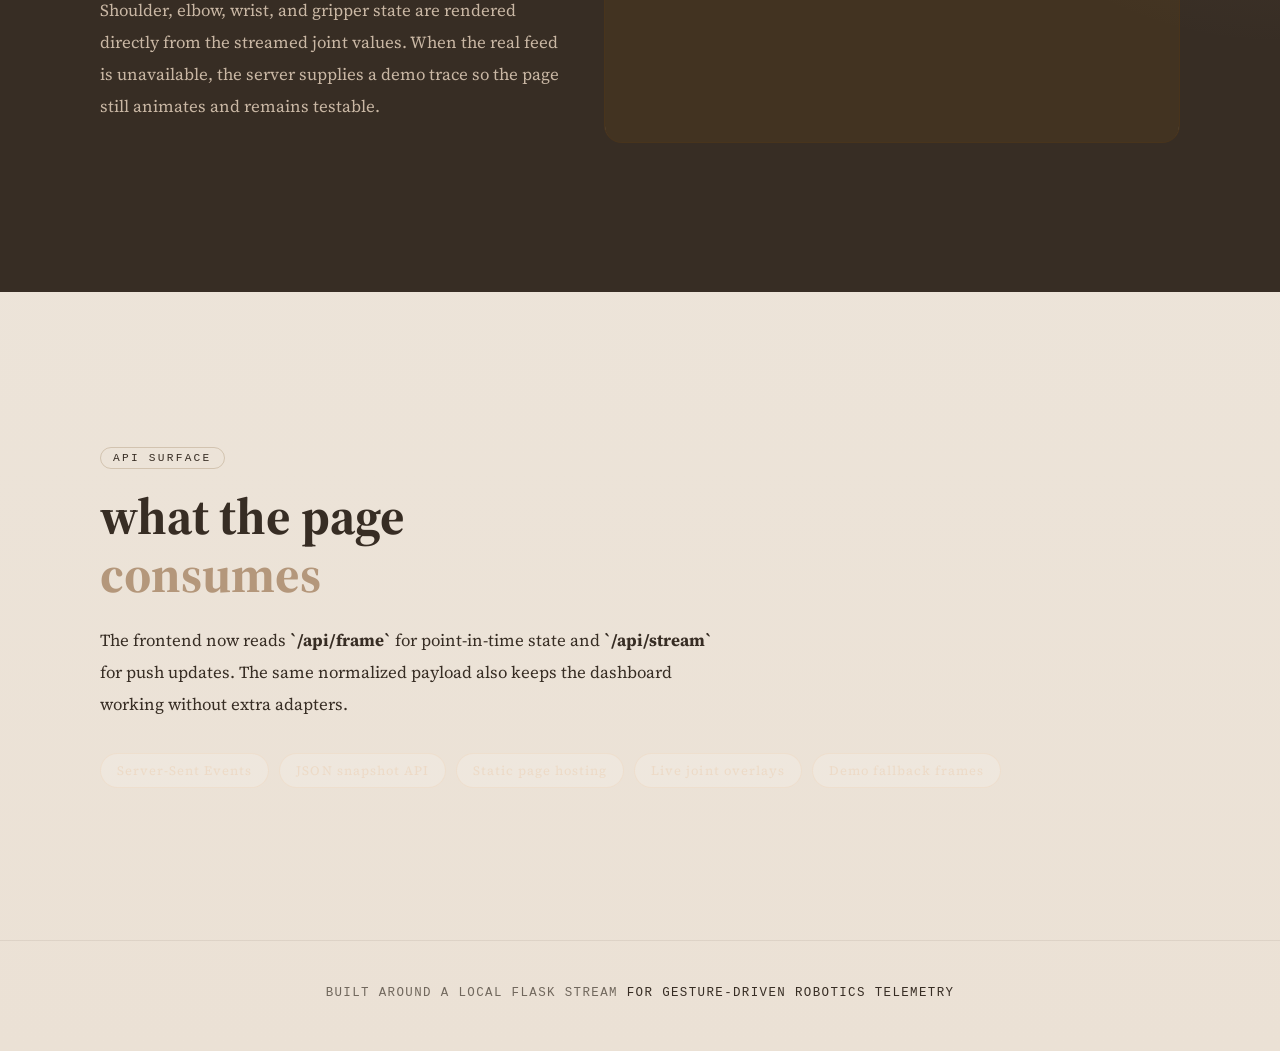
==== commit 2be44979: "able to be launched from website, arm tuning done" ====
--- a/index.html
+++ b/index.html
@@ -41,12 +41,20 @@
     </div>
   </div>
 
-  <a href="/dashboard" class="cta-btn">
-    Open live dashboard
-    <svg width="16" height="16" viewBox="0 0 16 16" fill="none">
-      <path d="M3 8h10M9 4l4 4-4 4" stroke="currentColor" stroke-width="1.5" stroke-linecap="round" stroke-linejoin="round"/>
-    </svg>
-  </a>
+  <div style="display: flex; gap: 1rem; align-items: center; justify-content: center;">
+    <button id="btn-start-arm" class="cta-btn" style="background: rgba(180, 151, 123, 1); color: #221b14; border: none; cursor: pointer;">
+      Start vision tracker
+      <svg width="16" height="16" viewBox="0 0 16 16" fill="none">
+        <path d="M4 3l8 5-8 5V3z" stroke="currentColor" stroke-width="1.5" stroke-linejoin="round"/>
+      </svg>
+    </button>
+    <a href="/dashboard" class="cta-btn">
+      Open live dashboard
+      <svg width="16" height="16" viewBox="0 0 16 16" fill="none">
+        <path d="M3 8h10M9 4l4 4-4 4" stroke="currentColor" stroke-width="1.5" stroke-linecap="round" stroke-linejoin="round"/>
+      </svg>
+    </a>
+  </div>
 
   <div class="scroll-hint">
     <span>scroll</span>
@@ -307,7 +315,7 @@
     const p = index / Math.max(1, history.length - 1);
     const x = p * w;
     const y =
-      h * 0.62 -
+      h * 0.30 +
       item.hand_data.y * h * 0.32 +
       Math.sin(p * 18 + hand.z * 8) * (20 + energy * 26) +
       (item.hand_data.z - 0.5) * 45;
@@ -325,7 +333,7 @@
     const p = index / Math.max(1, history.length - 1);
     const x = p * w;
     const y =
-      h * 0.62 -
+      h * 0.30 +
       item.hand_data.y * h * 0.32 +
       Math.cos(p * 10 + item.hand_data.x * 6) * 10 +
       (item.hand_data.z - 0.5) * 45;
@@ -337,7 +345,7 @@
   ctx.stroke();
 
   const markerX = hand.x * w;
-  const markerY = h * 0.62 - hand.y * h * 0.32 + (hand.z - 0.5) * 45;
+  const markerY = h * 0.30 + hand.y * h * 0.32 + (hand.z - 0.5) * 45;
   ctx.beginPath();
   ctx.arc(markerX, markerY, 8 + energy * 8, 0, Math.PI * 2);
   ctx.fillStyle = "rgba(55, 45, 36, 0.95)";
@@ -498,6 +506,17 @@
 
 loadInitialHistory().then(connectStream);
 animate();
+
+document.getElementById('btn-start-arm').addEventListener('click', async (e) => {
+    const btn = e.currentTarget;
+    btn.innerHTML = 'Starting...';
+    try {
+        await fetch('/api/start_arm', { method: 'POST' });
+        btn.innerHTML = 'Tracker active <svg width="16" height="16" viewBox="0 0 16 16" fill="none"><path d="M3 8l4 4 6-8" stroke="currentColor" stroke-width="1.5" stroke-linecap="round"/></svg>';
+    } catch(err) {
+        btn.innerHTML = 'Failed to start';
+    }
+});
 </script>
 </body>
 </html>
